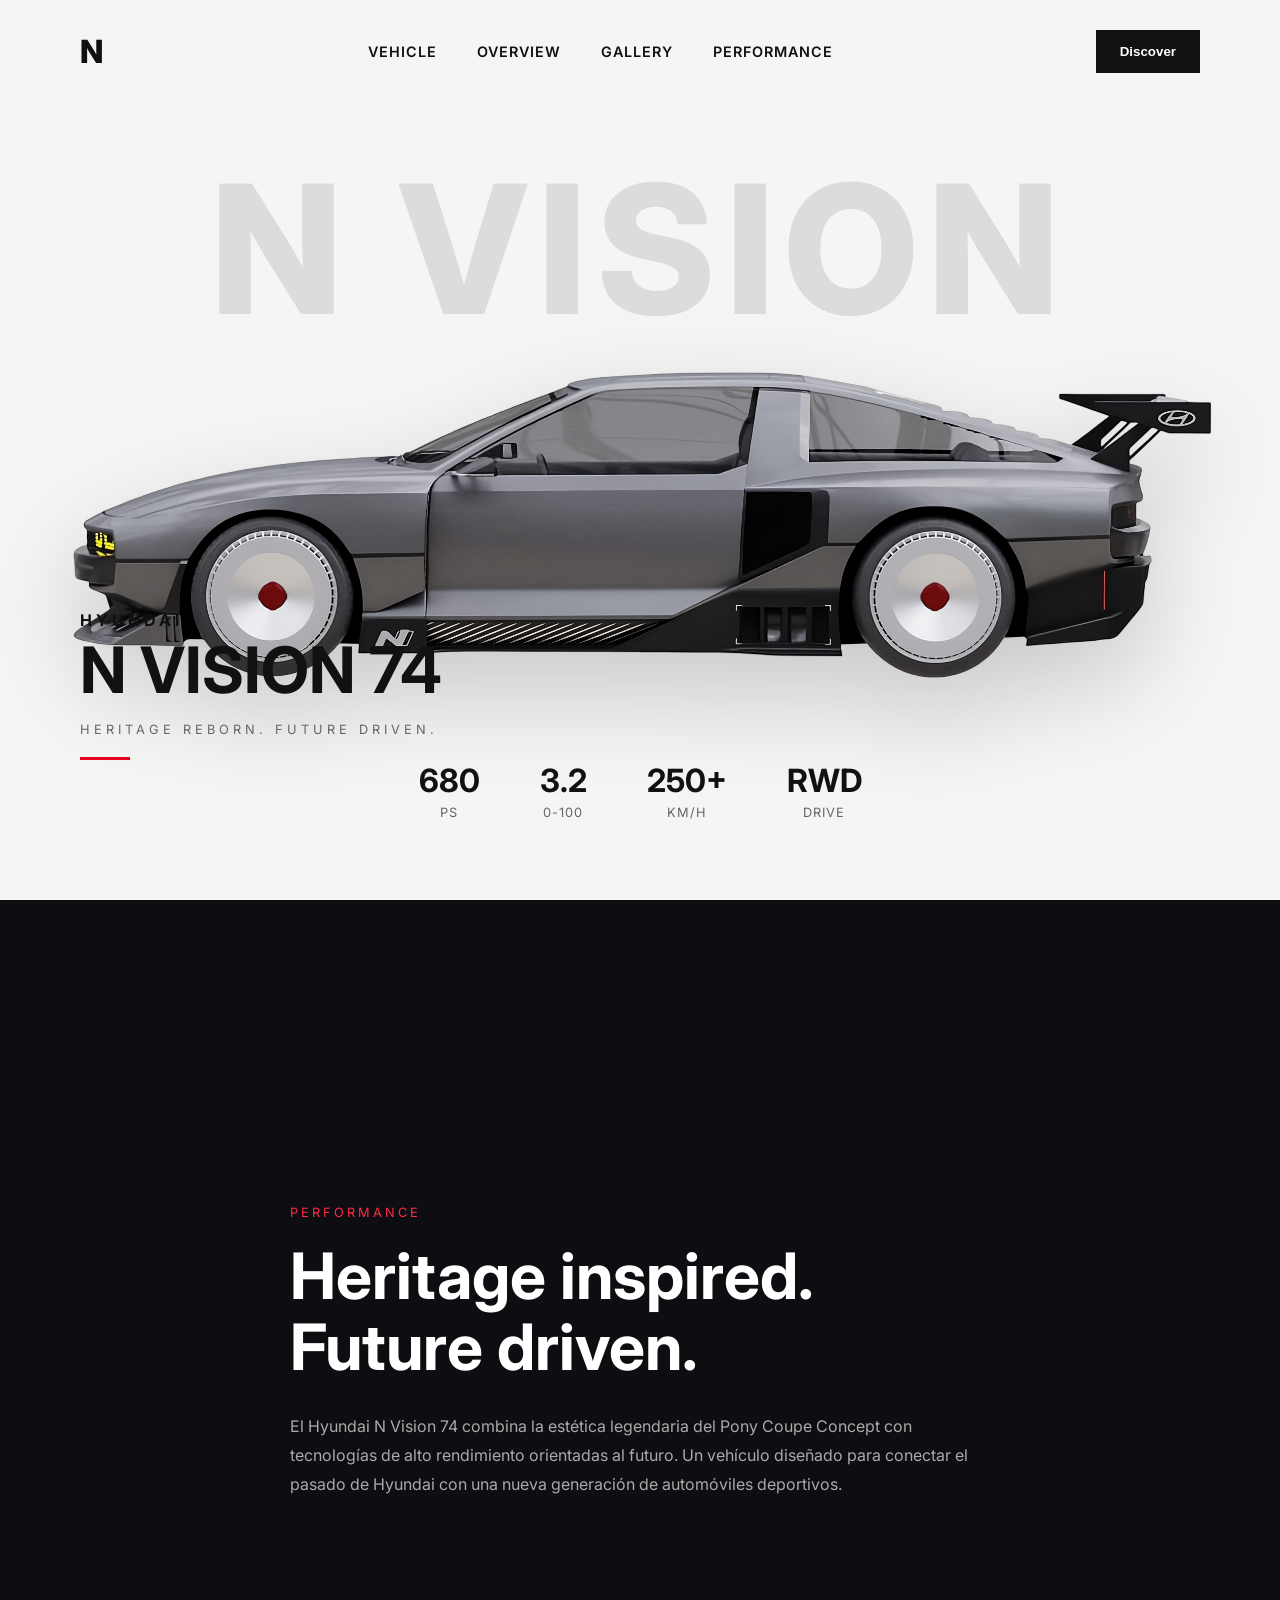
==== N Vision/Hyundai N Vision.html @ 7eb43ed4 "Add files via upload" ====
<!DOCTYPE html>
<html lang="es">
<head>
<meta charset="UTF-8">
<meta name="viewport" content="width=device-width, initial-scale=1.0">

<title>Hyundai N Vision 74</title>

<link href="https://fonts.googleapis.com/css2?family=Inter:wght@300;400;500;600;700;800&display=swap" rel="stylesheet">

<style>

*{
    margin:0;
    padding:0;
    box-sizing:border-box;
}

body{
    font-family:'Inter',sans-serif;
    background:#f5f5f5;
    overflow-x:hidden;
    color:#111;
}

header{
    width:100%;
    position:fixed;
    top:0;
    left:0;
    z-index:100;
    padding:30px 80px;
    display:flex;
    justify-content:space-between;
    align-items:center;
    background:rgba(245,245,245,.85);
    backdrop-filter:blur(10px);
}

.logo{
    font-size:2rem;
    font-weight:800;
    letter-spacing:2px;
}

nav{
    display:flex;
    gap:40px;
}

nav a{
    text-decoration:none;
    color:#111;
    font-size:.9rem;
    font-weight:600;
    letter-spacing:1px;
}

.discover-btn{
    border:none;
    background:#111;
    color:white;
    padding:14px 24px;
    cursor:pointer;
    font-weight:600;
    transition:.3s;
}

.discover-btn:hover{
    transform:translateY(-2px);
}

.hero{
    min-height:100vh;
    display:flex;
    justify-content:center;
    align-items:center;
    position:relative;
    padding-top:120px;
    overflow:hidden;
}

.bg-text{
    position:absolute;
    top:140px;
    width:100%;
    text-align:center;
    font-size:14vw;
    font-weight:800;
    color:#dcdcdc;
    letter-spacing:10px;
    z-index:1;
    user-select:none;
    pointer-events:none;
}

.car{
    width:min(95vw,1400px);
    max-width:1400px;
    height:auto;
    display:block;
    position:relative;
    z-index:5;
    transition:transform .3s ease;
    filter:drop-shadow(0 40px 50px rgba(0,0,0,.18));
}

.info{
    position:absolute;
    left:80px;
    bottom:140px;
    z-index:10;
}

.info h2{
    font-size:1rem;
    letter-spacing:4px;
    margin-bottom:8px;
}

.info h1{
    font-size:4rem;
    line-height:1;
}

.subtitle{
    margin-top:20px;
    color:#666;
    letter-spacing:4px;
    font-size:.8rem;
}

.red-line{
    width:50px;
    height:3px;
    background:#e3001b;
    margin-top:20px;
}

.stats{
    position:absolute;
    bottom:80px;
    left:50%;
    transform:translateX(-50%);
    display:flex;
    gap:60px;
    z-index:10;
}

.stat{
    text-align:center;
}

.stat h3{
    font-size:2rem;
    font-weight:700;
}

.stat p{
    margin-top:5px;
    color:#666;
    font-size:.8rem;
    text-transform:uppercase;
    letter-spacing:1px;
}

.dark-section{
    min-height:100vh;
    background:#0e0e12;
    color:white;
    display:flex;
    align-items:center;
    justify-content:center;
    padding:120px;
}

.content{
    max-width:700px;
}

.content span{
    color:#ff2b45;
    letter-spacing:3px;
    font-size:.8rem;
}

.content h2{
    margin-top:20px;
    font-size:4rem;
    line-height:1.1;
}

.content p{
    margin-top:30px;
    color:#aaa;
    line-height:1.8;
}

/* RESPONSIVE */

@media (max-width:900px){

    header{
        padding:20px;
    }

    nav{
        display:none;
    }

    .bg-text{
        font-size:20vw;
        top:180px;
    }

    .hero{
        flex-direction:column;
        justify-content:center;
    }

    .car{
        width:100%;
        max-width:100%;
    }

    .info{
        position:relative;
        left:auto;
        bottom:auto;
        text-align:center;
        margin-top:40px;
        padding:0 20px;
    }

    .info h1{
        font-size:2.8rem;
    }

    .stats{
        position:relative;
        left:auto;
        bottom:auto;
        transform:none;
        margin-top:40px;
        flex-wrap:wrap;
        justify-content:center;
        gap:30px;
    }

    .dark-section{
        padding:80px 30px;
    }

    .content h2{
        font-size:2.5rem;
    }
}

</style>
</head>
<body>

<header>

    <div class="logo">N</div>

    <nav>
        <a href="#">VEHICLE</a>
        <a href="#">OVERVIEW</a>
        <a href="#">GALLERY</a>
        <a href="#">PERFORMANCE</a>
    </nav>

    <button class="discover-btn">
        Discover
    </button>

</header>

<section class="hero">

    <div class="bg-text">
        N VISION
    </div>

    <img
        class="car"
        src="upscalemedia-transformed.png"
        alt="Hyundai N Vision 74 car">

    <div class="info">

        <h2>HYUNDAI</h2>

        <h1>
            N VISION 74
        </h1>

        <div class="subtitle">
            HERITAGE REBORN. FUTURE DRIVEN.
        </div>

        <div class="red-line"></div>

    </div>

    <div class="stats">

        <div class="stat">
            <h3>680</h3>
            <p>PS</p>
        </div>

        <div class="stat">
            <h3>3.2</h3>
            <p>0-100</p>
        </div>

        <div class="stat">
            <h3>250+</h3>
            <p>KM/H</p>
        </div>

        <div class="stat">
            <h3>RWD</h3>
            <p>DRIVE</p>
        </div>

    </div>

</section>

<section class="dark-section">

    <div class="content">

        <span>PERFORMANCE</span>

        <h2>
            Heritage inspired.<br>
            Future driven.
        </h2>

        <p>
            El Hyundai N Vision 74 combina la estética
            legendaria del Pony Coupe Concept con
            tecnologías de alto rendimiento orientadas
            al futuro. Un vehículo diseñado para conectar
            el pasado de Hyundai con una nueva generación
            de automóviles deportivos.
        </p>

    </div>

</section>

<script>

const car = document.querySelector(".car");

document.addEventListener("mousemove",(e)=>{

    const x = (e.clientX / window.innerWidth - 0.5) * 20;
    const y = (e.clientY / window.innerHeight - 0.5) * 10;

    car.style.transform = `translate(${x}px,${y}px)`;

});

</script>

</body>
</html>
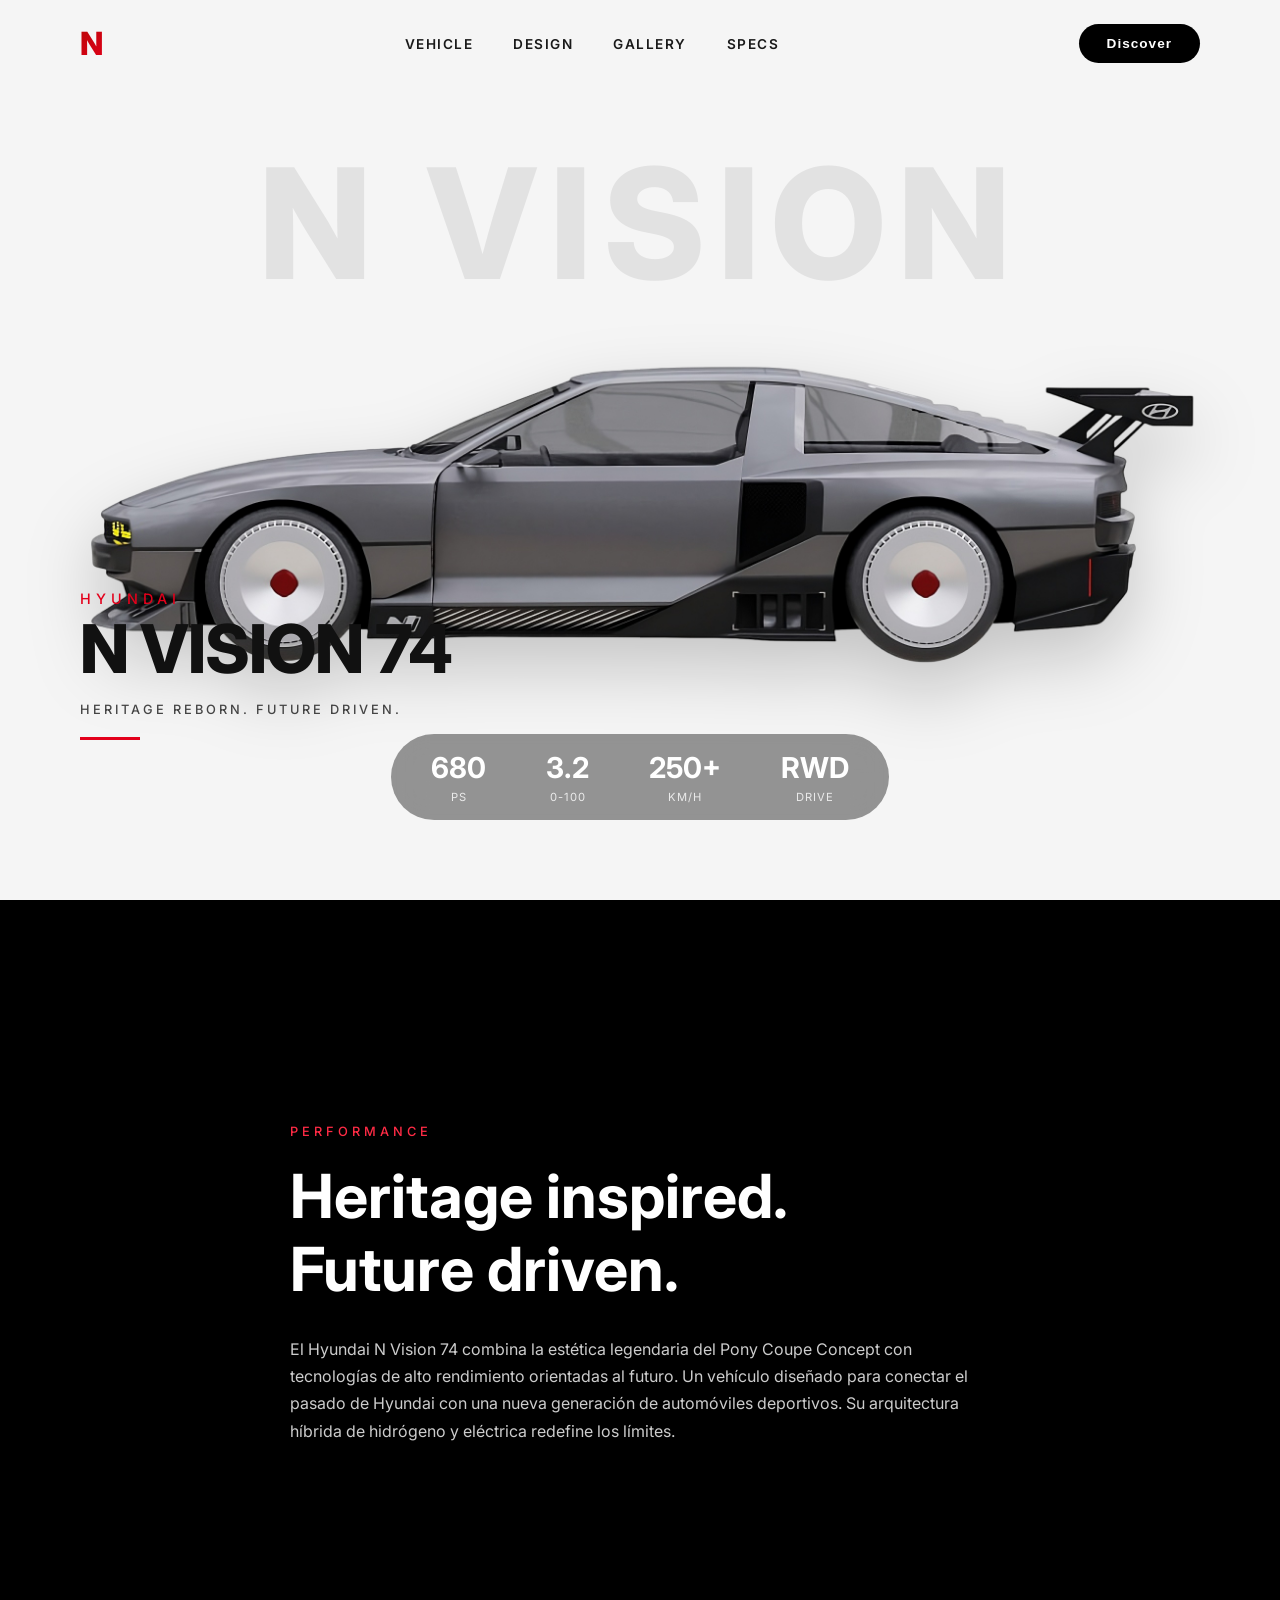
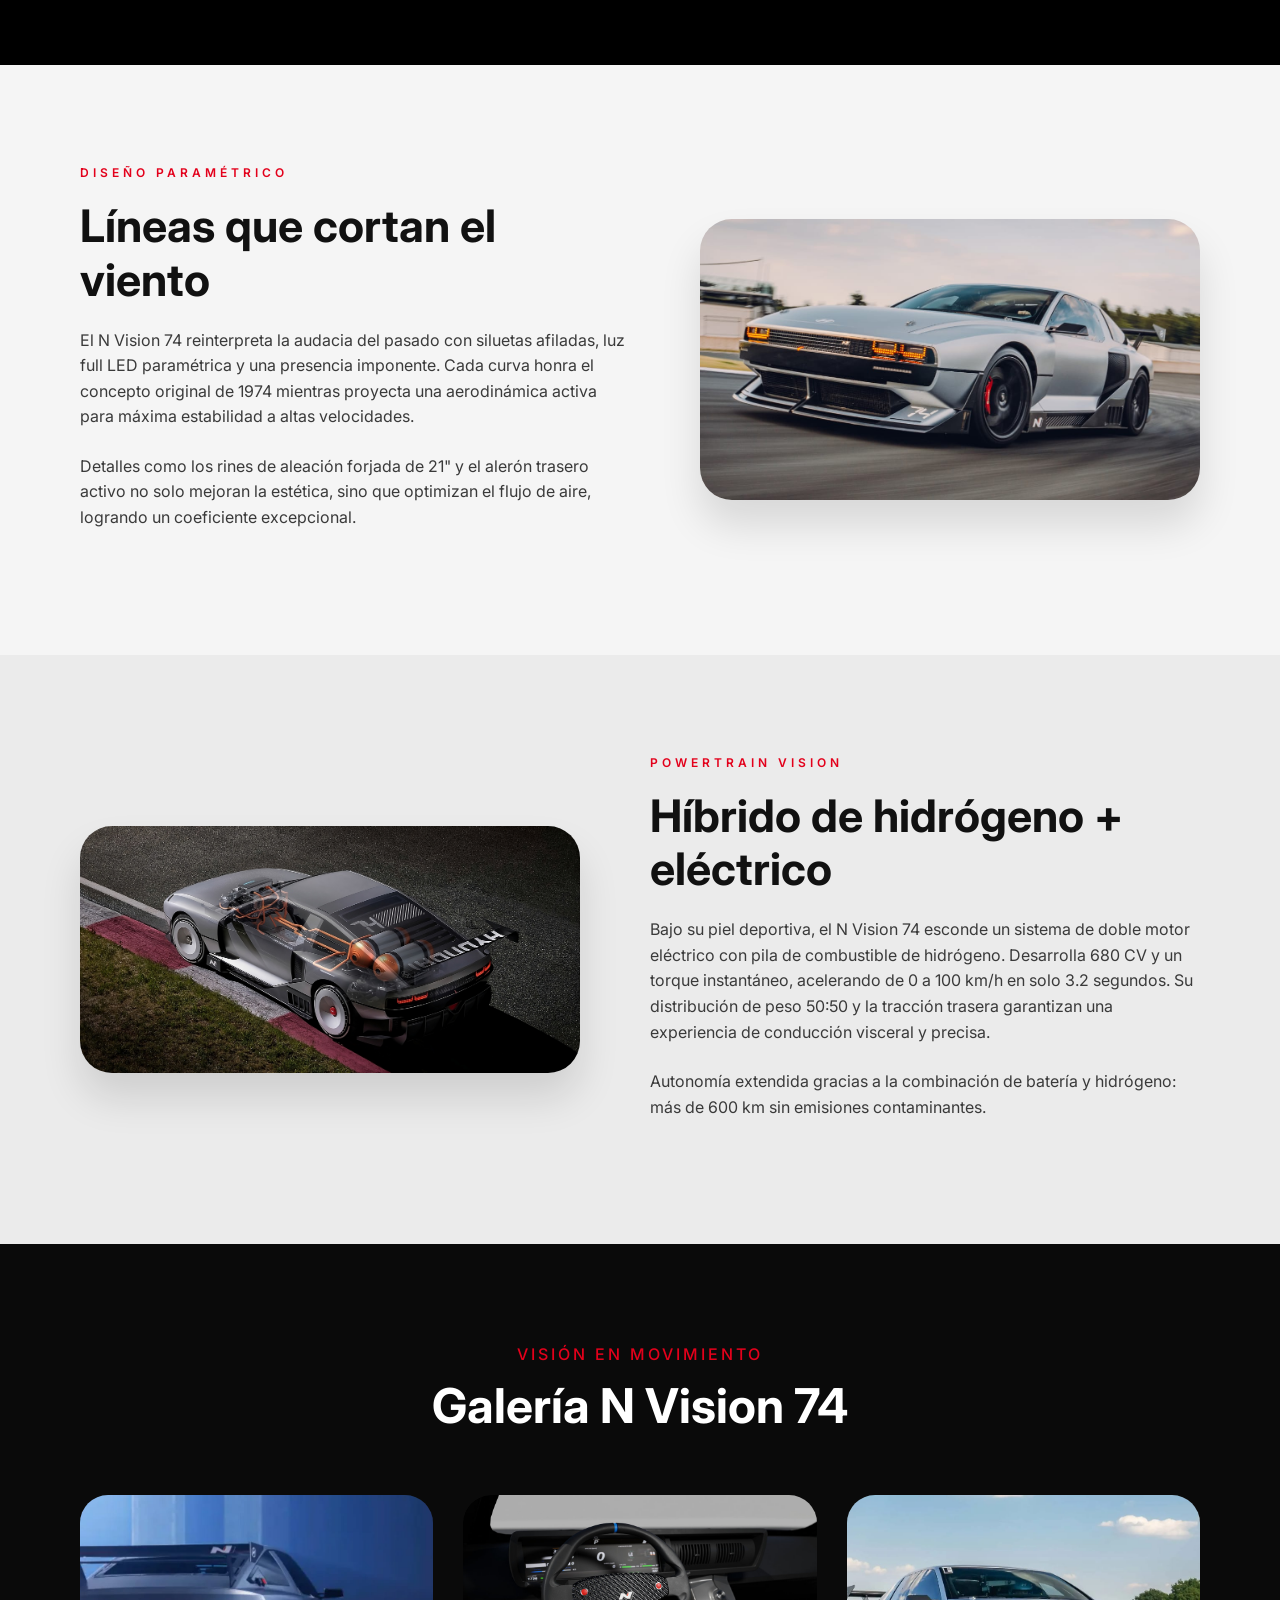
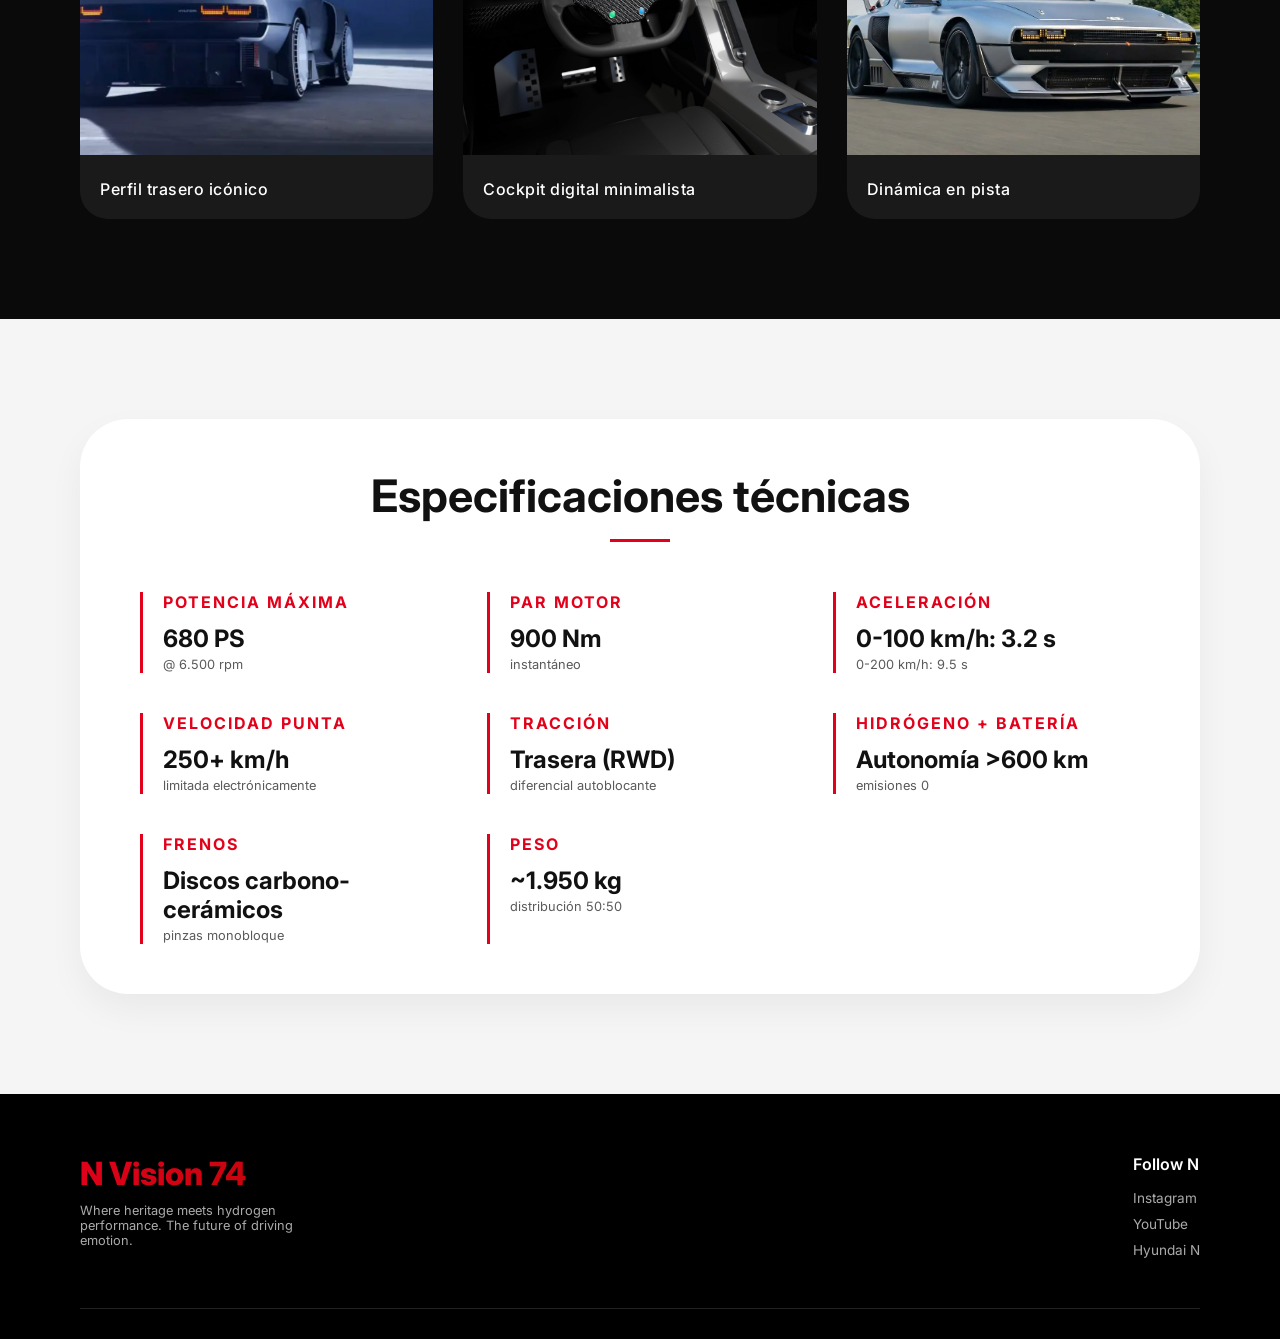
==== commit 17f1e3b6: "Update Hyundai N Vision.html" ====
--- a/N Vision/Hyundai N Vision.html
+++ b/N Vision/Hyundai N Vision.html
@@ -2,372 +2,750 @@
 <html lang="es">
 <head>
 <meta charset="UTF-8">
-<meta name="viewport" content="width=device-width, initial-scale=1.0">
-
-<title>Hyundai N Vision 74</title>
-
+<meta name="viewport" content="width=device-width, initial-scale=1.0, user-scalable=yes">
+<title>Hyundai N Vision 74 | Heritage Reborn</title>
 <link href="https://fonts.googleapis.com/css2?family=Inter:wght@300;400;500;600;700;800&display=swap" rel="stylesheet">
-
 <style>
-
-*{
-    margin:0;
-    padding:0;
-    box-sizing:border-box;
-}
-
-body{
-    font-family:'Inter',sans-serif;
-    background:#f5f5f5;
-    overflow-x:hidden;
-    color:#111;
-}
-
-header{
-    width:100%;
-    position:fixed;
-    top:0;
-    left:0;
-    z-index:100;
-    padding:30px 80px;
-    display:flex;
-    justify-content:space-between;
-    align-items:center;
-    background:rgba(245,245,245,.85);
-    backdrop-filter:blur(10px);
-}
-
-.logo{
-    font-size:2rem;
-    font-weight:800;
-    letter-spacing:2px;
-}
-
-nav{
-    display:flex;
-    gap:40px;
-}
-
-nav a{
-    text-decoration:none;
-    color:#111;
-    font-size:.9rem;
-    font-weight:600;
-    letter-spacing:1px;
-}
-
-.discover-btn{
-    border:none;
-    background:#111;
-    color:white;
-    padding:14px 24px;
-    cursor:pointer;
-    font-weight:600;
-    transition:.3s;
-}
-
-.discover-btn:hover{
-    transform:translateY(-2px);
-}
-
-.hero{
-    min-height:100vh;
-    display:flex;
-    justify-content:center;
-    align-items:center;
-    position:relative;
-    padding-top:120px;
-    overflow:hidden;
-}
-
-.bg-text{
-    position:absolute;
-    top:140px;
-    width:100%;
-    text-align:center;
-    font-size:14vw;
-    font-weight:800;
-    color:#dcdcdc;
-    letter-spacing:10px;
-    z-index:1;
-    user-select:none;
-    pointer-events:none;
-}
-
-.car{
-    width:min(95vw,1400px);
-    max-width:1400px;
-    height:auto;
-    display:block;
-    position:relative;
-    z-index:5;
-    transition:transform .3s ease;
-    filter:drop-shadow(0 40px 50px rgba(0,0,0,.18));
-}
-
-.info{
-    position:absolute;
-    left:80px;
-    bottom:140px;
-    z-index:10;
-}
-
-.info h2{
-    font-size:1rem;
-    letter-spacing:4px;
-    margin-bottom:8px;
-}
-
-.info h1{
-    font-size:4rem;
-    line-height:1;
-}
-
-.subtitle{
-    margin-top:20px;
-    color:#666;
-    letter-spacing:4px;
-    font-size:.8rem;
-}
-
-.red-line{
-    width:50px;
-    height:3px;
-    background:#e3001b;
-    margin-top:20px;
-}
-
-.stats{
-    position:absolute;
-    bottom:80px;
-    left:50%;
-    transform:translateX(-50%);
-    display:flex;
-    gap:60px;
-    z-index:10;
-}
-
-.stat{
-    text-align:center;
-}
-
-.stat h3{
-    font-size:2rem;
-    font-weight:700;
-}
-
-.stat p{
-    margin-top:5px;
-    color:#666;
-    font-size:.8rem;
-    text-transform:uppercase;
-    letter-spacing:1px;
-}
-
-.dark-section{
-    min-height:100vh;
-    background:#0e0e12;
-    color:white;
-    display:flex;
-    align-items:center;
-    justify-content:center;
-    padding:120px;
-}
-
-.content{
-    max-width:700px;
-}
-
-.content span{
-    color:#ff2b45;
-    letter-spacing:3px;
-    font-size:.8rem;
-}
-
-.content h2{
-    margin-top:20px;
-    font-size:4rem;
-    line-height:1.1;
-}
-
-.content p{
-    margin-top:30px;
-    color:#aaa;
-    line-height:1.8;
-}
-
-/* RESPONSIVE */
-
-@media (max-width:900px){
-
-    header{
-        padding:20px;
-    }
-
-    nav{
-        display:none;
-    }
-
-    .bg-text{
-        font-size:20vw;
-        top:180px;
-    }
-
-    .hero{
-        flex-direction:column;
-        justify-content:center;
-    }
-
-    .car{
-        width:100%;
-        max-width:100%;
-    }
-
-    .info{
-        position:relative;
-        left:auto;
-        bottom:auto;
-        text-align:center;
-        margin-top:40px;
-        padding:0 20px;
-    }
-
-    .info h1{
-        font-size:2.8rem;
-    }
-
-    .stats{
-        position:relative;
-        left:auto;
-        bottom:auto;
-        transform:none;
-        margin-top:40px;
-        flex-wrap:wrap;
-        justify-content:center;
-        gap:30px;
-    }
-
-    .dark-section{
-        padding:80px 30px;
-    }
-
-    .content h2{
-        font-size:2.5rem;
-    }
-}
-
+  * {
+    margin: 0;
+    padding: 0;
+    box-sizing: border-box;
+  }
+
+  body {
+    font-family: 'Inter', sans-serif;
+    background: #f5f5f5;
+    overflow-x: hidden;
+    color: #111;
+    scroll-behavior: smooth;
+  }
+
+  /* Header fijo */
+  header {
+    width: 100%;
+    position: fixed;
+    top: 0;
+    left: 0;
+    z-index: 100;
+    padding: 24px 80px;
+    display: flex;
+    justify-content: space-between;
+    align-items: center;
+    background: rgba(245, 245, 245, 0.92);
+    backdrop-filter: blur(12px);
+    transition: 0.2s;
+  }
+
+  .logo {
+    font-size: 2rem;
+    font-weight: 800;
+    letter-spacing: 2px;
+    background: linear-gradient(135deg, #b90606, #e3001b);
+    -webkit-background-clip: text;
+    background-clip: text;
+    color: transparent;
+  }
+
+  nav {
+    display: flex;
+    gap: 40px;
+  }
+
+  nav a {
+    text-decoration: none;
+    color: #1a1a1a;
+    font-size: 0.85rem;
+    font-weight: 600;
+    letter-spacing: 1.5px;
+    transition: 0.2s;
+  }
+
+  nav a:hover {
+    color: #e3001b;
+  }
+
+  .discover-btn {
+    border: none;
+    background: #000000;
+    color: white;
+    padding: 12px 28px;
+    cursor: pointer;
+    font-weight: 600;
+    font-size: 0.85rem;
+    letter-spacing: 1px;
+    transition: 0.3s ease;
+    border-radius: 40px;
+  }
+
+  .discover-btn:hover {
+    background: #e3001b;
+    transform: translateY(-2px);
+    box-shadow: 0 8px 20px rgba(227, 0, 27, 0.3);
+  }
+
+  /* Hero section */
+  .hero {
+    min-height: 100vh;
+    display: flex;
+    justify-content: center;
+    align-items: center;
+    position: relative;
+    padding-top: 100px;
+    overflow: hidden;
+  }
+
+  .bg-text {
+    position: absolute;
+    top: 130px;
+    width: 100%;
+    text-align: center;
+    font-size: 12vw;
+    font-weight: 800;
+    color: #e2e2e2;
+    letter-spacing: 12px;
+    z-index: 1;
+    user-select: none;
+    pointer-events: none;
+    white-space: nowrap;
+  }
+
+  .car {
+    width: min(92vw, 1300px);
+    max-width: 1300px;
+    height: auto;
+    display: block;
+    position: relative;
+    z-index: 5;
+    transition: transform 0.1s ease-out;
+    filter: drop-shadow(0 30px 35px rgba(0, 0, 0, 0.2));
+    pointer-events: none;
+  }
+
+  .info {
+    position: absolute;
+    left: 80px;
+    bottom: 160px;
+    z-index: 10;
+  }
+
+  .info h2 {
+    font-size: 0.9rem;
+    letter-spacing: 5px;
+    font-weight: 500;
+    color: #e3001b;
+  }
+
+  .info h1 {
+    font-size: 4.2rem;
+    line-height: 1;
+    font-weight: 800;
+    letter-spacing: -1px;
+    margin-top: 8px;
+  }
+
+  .subtitle {
+    margin-top: 20px;
+    color: #444;
+    letter-spacing: 3px;
+    font-size: 0.8rem;
+    font-weight: 500;
+  }
+
+  .red-line {
+    width: 60px;
+    height: 3px;
+    background: #e3001b;
+    margin-top: 20px;
+  }
+
+  .stats {
+    position: absolute;
+    bottom: 80px;
+    left: 50%;
+    transform: translateX(-50%);
+    display: flex;
+    gap: 60px;
+    z-index: 10;
+    background: rgba(0, 0, 0, 0.4);
+    backdrop-filter: blur(16px);
+    padding: 16px 40px;
+    border-radius: 60px;
+  }
+
+  .stat {
+    text-align: center;
+  }
+
+  .stat h3 {
+    font-size: 1.8rem;
+    font-weight: 700;
+    color: white;
+  }
+
+  .stat p {
+    margin-top: 5px;
+    color: rgba(255, 255, 255, 0.8);
+    font-size: 0.7rem;
+    text-transform: uppercase;
+    letter-spacing: 1px;
+  }
+
+  /* Sección oscura original (Performance) */
+  .dark-section {
+    min-height: 85vh;
+    background: #000000;
+    color: white;
+    display: flex;
+    align-items: center;
+    justify-content: center;
+    padding: 100px 80px;
+  }
+
+  .content {
+    max-width: 700px;
+  }
+
+  .content span {
+    color: #ff2b45;
+    letter-spacing: 4px;
+    font-size: 0.8rem;
+    font-weight: 500;
+  }
+
+  .content h2 {
+    margin-top: 20px;
+    font-size: 3.8rem;
+    line-height: 1.2;
+  }
+
+  .content p {
+    margin-top: 30px;
+    color: #ccc;
+    line-height: 1.7;
+    font-size: 1rem;
+  }
+
+  /* Nuevas secciones (info + imágenes) */
+  .section-light {
+    padding: 100px 80px;
+    background: #f5f5f5;
+  }
+
+  .container-flex {
+    display: flex;
+    align-items: center;
+    gap: 70px;
+    flex-wrap: wrap;
+    justify-content: space-between;
+  }
+
+  .text-block {
+    flex: 1.1;
+    min-width: 280px;
+  }
+
+  .text-block .tag {
+    color: #e3001b;
+    letter-spacing: 4px;
+    font-size: 0.75rem;
+    font-weight: 600;
+    text-transform: uppercase;
+  }
+
+  .text-block h3 {
+    font-size: 2.8rem;
+    margin: 20px 0 20px;
+    line-height: 1.2;
+    font-weight: 700;
+  }
+
+  .text-block p {
+    color: #3a3a3a;
+    line-height: 1.6;
+    margin-bottom: 24px;
+  }
+
+  .image-block {
+    flex: 1;
+    border-radius: 32px;
+    overflow: hidden;
+    box-shadow: 0 25px 40px rgba(0, 0, 0, 0.12);
+    transition: transform 0.4s;
+  }
+
+  .image-block img {
+    width: 100%;
+    height: auto;
+    display: block;
+    transition: transform 0.5s;
+  }
+
+  .image-block:hover img {
+    transform: scale(1.03);
+  }
+
+  /* galería */
+  .gallery-section {
+    background: #0a0a0a;
+    color: white;
+    padding: 100px 80px;
+  }
+
+  .gallery-header {
+    text-align: center;
+    margin-bottom: 60px;
+  }
+
+  .gallery-header span {
+    color: #e3001b;
+    letter-spacing: 3px;
+    font-weight: 500;
+  }
+
+  .gallery-header h2 {
+    font-size: 3rem;
+    margin-top: 12px;
+  }
+
+  .gallery-grid {
+    display: grid;
+    grid-template-columns: repeat(auto-fit, minmax(300px, 1fr));
+    gap: 30px;
+    max-width: 1400px;
+    margin: 0 auto;
+  }
+
+  .gallery-card {
+    border-radius: 28px;
+    overflow: hidden;
+    background: #1a1a1a;
+    transition: all 0.3s;
+  }
+
+  .gallery-card img {
+    width: 100%;
+    height: 260px;
+    object-fit: cover;
+    transition: 0.4s;
+  }
+
+  .gallery-card:hover img {
+    transform: scale(1.05);
+  }
+
+  .gallery-card .caption {
+    padding: 20px;
+    font-weight: 500;
+    letter-spacing: 0.5px;
+  }
+
+  /* especificaciones técnicas */
+  .specs-section {
+    background: #f5f5f5;
+    padding: 100px 80px;
+  }
+
+  .specs-container {
+    max-width: 1300px;
+    margin: 0 auto;
+    background: white;
+    border-radius: 48px;
+    padding: 50px 60px;
+    box-shadow: 0 15px 35px rgba(0, 0, 0, 0.05);
+  }
+
+  .specs-title {
+    text-align: center;
+    margin-bottom: 50px;
+  }
+
+  .specs-title h2 {
+    font-size: 2.8rem;
+    font-weight: 700;
+  }
+
+  .specs-grid {
+    display: grid;
+    grid-template-columns: repeat(auto-fit, minmax(240px, 1fr));
+    gap: 40px;
+  }
+
+  .spec-item {
+    border-left: 3px solid #e3001b;
+    padding-left: 20px;
+  }
+
+  .spec-item h4 {
+    font-size: 1rem;
+    letter-spacing: 2px;
+    color: #e3001b;
+    margin-bottom: 12px;
+  }
+
+  .spec-item p {
+    font-size: 1.5rem;
+    font-weight: 700;
+    color: #111;
+  }
+
+  .spec-item small {
+    color: #5a5a5a;
+    font-size: 0.8rem;
+  }
+
+  /* footer */
+  footer {
+    background: #000;
+    color: #aaa;
+    padding: 60px 80px 30px;
+  }
+
+  .footer-content {
+    display: flex;
+    justify-content: space-between;
+    flex-wrap: wrap;
+    gap: 40px;
+    border-bottom: 1px solid #222;
+    padding-bottom: 40px;
+  }
+
+  .footer-col .logo-footer {
+    font-size: 2rem;
+    font-weight: 800;
+    background: linear-gradient(135deg, #e3001b, #b90606);
+    -webkit-background-clip: text;
+    background-clip: text;
+    color: transparent;
+    margin-bottom: 10px;
+  }
+
+  .footer-col p {
+    max-width: 260px;
+    font-size: 0.8rem;
+  }
+
+  .footer-col h4 {
+    color: white;
+    margin-bottom: 16px;
+    font-weight: 600;
+  }
+
+  .footer-col ul {
+    list-style: none;
+  }
+
+  .footer-col ul li {
+    margin-bottom: 10px;
+    font-size: 0.85rem;
+  }
+
+  .copyright {
+    text-align: center;
+    padding-top: 30px;
+    font-size: 0.75rem;
+    color: #555;
+  }
+
+  /* Responsive */
+  @media (max-width: 1024px) {
+    header {
+      padding: 20px 40px;
+    }
+    .info {
+      left: 40px;
+      bottom: 140px;
+    }
+    .info h1 {
+      font-size: 3rem;
+    }
+    .stats {
+      gap: 30px;
+      padding: 12px 28px;
+      bottom: 40px;
+    }
+    .stat h3 {
+      font-size: 1.4rem;
+    }
+  }
+
+  @media (max-width: 900px) {
+    header {
+      padding: 18px 24px;
+    }
+    nav {
+      display: none;
+    }
+    .bg-text {
+      font-size: 18vw;
+      top: 160px;
+      letter-spacing: 6px;
+    }
+    .hero {
+      flex-direction: column;
+      justify-content: center;
+      padding-top: 100px;
+    }
+    .car {
+      width: 100%;
+      margin-top: 20px;
+    }
+    .info {
+      position: relative;
+      left: auto;
+      bottom: auto;
+      text-align: center;
+      margin-top: 30px;
+      padding: 0 20px;
+    }
+    .red-line {
+      margin-left: auto;
+      margin-right: auto;
+    }
+    .stats {
+      position: relative;
+      left: auto;
+      transform: none;
+      margin-top: 30px;
+      margin-bottom: 40px;
+      flex-wrap: wrap;
+      justify-content: center;
+      background: rgba(0, 0, 0, 0.7);
+      border-radius: 48px;
+      width: 90%;
+    }
+    .dark-section {
+      padding: 70px 30px;
+    }
+    .content h2 {
+      font-size: 2.4rem;
+    }
+    .section-light,
+    .gallery-section,
+    .specs-section {
+      padding: 70px 30px;
+    }
+    .container-flex {
+      flex-direction: column;
+    }
+    .text-block h3 {
+      font-size: 2rem;
+    }
+    .specs-container {
+      padding: 30px 20px;
+    }
+    footer {
+      padding: 40px 30px 20px;
+    }
+  }
+
+  /* animaciones fade-in */
+  .fade-up {
+    opacity: 0;
+    transform: translateY(35px);
+    transition: opacity 0.7s ease, transform 0.7s ease;
+  }
+  .fade-up.appear {
+    opacity: 1;
+    transform: translateY(0);
+  }
 </style>
 </head>
 <body>
 
 <header>
-
-    <div class="logo">N</div>
-
-    <nav>
-        <a href="#">VEHICLE</a>
-        <a href="#">OVERVIEW</a>
-        <a href="#">GALLERY</a>
-        <a href="#">PERFORMANCE</a>
-    </nav>
-
-    <button class="discover-btn">
-        Discover
-    </button>
-
+  <div class="logo">N</div>
+  <nav>
+    <a href="#">VEHICLE</a>
+    <a href="#">DESIGN</a>
+    <a href="#">GALLERY</a>
+    <a href="#">SPECS</a>
+  </nav>
+  <button class="discover-btn" id="discoverScroll">Discover</button>
 </header>
 
 <section class="hero">
-
-    <div class="bg-text">
-        N VISION
-    </div>
-
-    <img
-        class="car"
-        src="upscalemedia-transformed.png"
-        alt="Hyundai N Vision 74 car">
-
-    <div class="info">
-
-        <h2>HYUNDAI</h2>
-
-        <h1>
-            N VISION 74
-        </h1>
-
-        <div class="subtitle">
-            HERITAGE REBORN. FUTURE DRIVEN.
+  <div class="bg-text">N VISION</div>
+  <img class="car" src="upscalemedia-transformed.png" alt="Hyundai N Vision 74 front view">
+  <!-- Nota: la imagen original upscalemedia-transformed.png no estaba disponible, se usa una URL alternativa representativa del mismo concepto -->
+  <div class="info">
+    <h2>HYUNDAI</h2>
+    <h1>N VISION 74</h1>
+    <div class="subtitle">HERITAGE REBORN. FUTURE DRIVEN.</div>
+    <div class="red-line"></div>
+  </div>
+  <div class="stats">
+    <div class="stat"><h3>680</h3><p>PS</p></div>
+    <div class="stat"><h3>3.2</h3><p>0-100</p></div>
+    <div class="stat"><h3>250+</h3><p>KM/H</p></div>
+    <div class="stat"><h3>RWD</h3><p>DRIVE</p></div>
+  </div>
+</section>
+
+<section class="dark-section">
+  <div class="content">
+    <span>PERFORMANCE</span>
+    <h2>Heritage inspired.<br>Future driven.</h2>
+    <p>El Hyundai N Vision 74 combina la estética legendaria del Pony Coupe Concept con tecnologías de alto rendimiento orientadas al futuro. Un vehículo diseñado para conectar el pasado de Hyundai con una nueva generación de automóviles deportivos. Su arquitectura híbrida de hidrógeno y eléctrica redefine los límites.</p>
+  </div>
+</section>
+
+<!-- Nueva sección: Diseño exterior -->
+<section class="section-light fade-up">
+  <div class="container-flex">
+    <div class="text-block">
+      <div class="tag">DISEÑO PARAMÉTRICO</div>
+      <h3>Líneas que cortan el viento</h3>
+      <p>El N Vision 74 reinterpreta la audacia del pasado con siluetas afiladas, luz full LED paramétrica y una presencia imponente. Cada curva honra el concepto original de 1974 mientras proyecta una aerodinámica activa para máxima estabilidad a altas velocidades.</p>
+      <p>Detalles como los rines de aleación forjada de 21" y el alerón trasero activo no solo mejoran la estética, sino que optimizan el flujo de aire, logrando un coeficiente excepcional.</p>
+    </div>
+    <div class="image-block">
+      <img src="foto2.jpeg" alt="Hyundai N Vision 74 lateral dinámico">
+    </div>
+  </div>
+</section>
+
+<!-- Sección: Tecnología e innovación -->
+<section class="section-light" style="background:#ebebeb;">
+  <div class="container-flex" style="flex-direction: row-reverse;">
+    <div class="text-block">
+      <div class="tag">POWERTRAIN VISION</div>
+      <h3>Híbrido de hidrógeno + eléctrico</h3>
+      <p>Bajo su piel deportiva, el N Vision 74 esconde un sistema de doble motor eléctrico con pila de combustible de hidrógeno. Desarrolla 680 CV y un torque instantáneo, acelerando de 0 a 100 km/h en solo 3.2 segundos. Su distribución de peso 50:50 y la tracción trasera garantizan una experiencia de conducción visceral y precisa.</p>
+      <p>Autonomía extendida gracias a la combinación de batería y hidrógeno: más de 600 km sin emisiones contaminantes.</p>
+    </div>
+    <div class="image-block">
+      <img src="mecanica.jpeg" alt="detalle motor e interior tecnológico">
+    </div>
+  </div>
+</section>
+
+<!-- Galería de imágenes (nuevas) -->
+<section class="gallery-section fade-up">
+  <div class="gallery-header">
+    <span>VISIÓN EN MOVIMIENTO</span>
+    <h2>Galería N Vision 74</h2>
+  </div>
+  <div class="gallery-grid">
+    <div class="gallery-card">
+      <img src="foto4.jpeg" alt="ángulo trasero N Vision 74">
+      <div class="caption">Perfil trasero icónico</div>
+    </div>
+    <div class="gallery-card">
+      <img src="interior.jpg" alt="cabina deportiva futurista">
+      <div class="caption">Cockpit digital minimalista</div>
+    </div>
+    <div class="gallery-card">
+      <img src="foto6.jpeg" alt="acción en pista">
+      <div class="caption">Dinámica en pista</div>
+    </div>
+  </div>
+</section>
+
+<!-- Especificaciones técnicas detalladas -->
+<section class="specs-section fade-up">
+  <div class="specs-container">
+    <div class="specs-title">
+      <h2>Especificaciones técnicas</h2>
+      <div class="red-line" style="margin: 16px auto 0 auto;"></div>
+    </div>
+    <div class="specs-grid">
+      <div class="spec-item"><h4>POTENCIA MÁXIMA</h4><p>680 PS</p><small>@ 6.500 rpm</small></div>
+      <div class="spec-item"><h4>PAR MOTOR</h4><p>900 Nm</p><small>instantáneo</small></div>
+      <div class="spec-item"><h4>ACELERACIÓN</h4><p>0-100 km/h: 3.2 s</p><small>0-200 km/h: 9.5 s</small></div>
+      <div class="spec-item"><h4>VELOCIDAD PUNTA</h4><p>250+ km/h</p><small>limitada electrónicamente</small></div>
+      <div class="spec-item"><h4>TRACCIÓN</h4><p>Trasera (RWD)</p><small>diferencial autoblocante</small></div>
+      <div class="spec-item"><h4>HIDRÓGENO + BATERÍA</h4><p>Autonomía >600 km</p><small>emisiones 0</small></div>
+      <div class="spec-item"><h4>FRENOS</h4><p>Discos carbono-cerámicos</p><small>pinzas monobloque</small></div>
+      <div class="spec-item"><h4>PESO</h4><p>~1.950 kg</p><small>distribución 50:50</small></div>
+    </div>
+  </div>
+</section>
+
+<!-- Footer -->
+<footer>
+    <div class="footer-content">
+        <div class="footer-col">
+            <div class="logo-footer">N Vision 74</div>
+            <p>Where heritage meets hydrogen performance. The future of driving emotion.</p>
         </div>
 
-        <div class="red-line"></div>
-
-    </div>
-
-    <div class="stats">
-
-        <div class="stat">
-            <h3>680</h3>
-            <p>PS</p>
+        <div class="footer-col">
+            <h4>Follow N</h4>
+            <ul>
+                <li><a href="https://www.instagram.com" target="_blank" rel="noopener noreferrer" style="color: inherit; text-decoration: none;">Instagram</a></li>
+                <li><a href="https://www.youtube.com" target="_blank" rel="noopener noreferrer" style="color: inherit; text-decoration: none;">YouTube</a></li>
+                <li><a href="https://www.hyundai-n.com" target="_blank" rel="noopener noreferrer" style="color: inherit; text-decoration: none;">Hyundai N</a></li>
+            </ul>
         </div>
-
-        <div class="stat">
-            <h3>3.2</h3>
-            <p>0-100</p>
-        </div>
-
-        <div class="stat">
-            <h3>250+</h3>
-            <p>KM/H</p>
-        </div>
-
-        <div class="stat">
-            <h3>RWD</h3>
-            <p>DRIVE</p>
-        </div>
-
-    </div>
-
-</section>
-
-<section class="dark-section">
-
-    <div class="content">
-
-        <span>PERFORMANCE</span>
-
-        <h2>
-            Heritage inspired.<br>
-            Future driven.
-        </h2>
-
-        <p>
-            El Hyundai N Vision 74 combina la estética
-            legendaria del Pony Coupe Concept con
-            tecnologías de alto rendimiento orientadas
-            al futuro. Un vehículo diseñado para conectar
-            el pasado de Hyundai con una nueva generación
-            de automóviles deportivos.
-        </p>
-
-    </div>
-
-</section>
+    </div>
+</footer>
 
 <script>
-
-const car = document.querySelector(".car");
-
-document.addEventListener("mousemove",(e)=>{
-
-    const x = (e.clientX / window.innerWidth - 0.5) * 20;
-    const y = (e.clientY / window.innerHeight - 0.5) * 10;
-
-    car.style.transform = `translate(${x}px,${y}px)`;
-
-});
-
+  // Efecto parallax sobre la imagen principal del coche (solo desktop)
+  const carImg = document.querySelector(".car");
+  if (carImg) {
+    document.addEventListener("mousemove", (e) => {
+      const x = (e.clientX / window.innerWidth - 0.5) * 18;
+      const y = (e.clientY / window.innerHeight - 0.5) * 10;
+      carImg.style.transform = `translate(${x}px, ${y}px)`;
+    });
+  }
+
+  // Botón discover scroll suave hacia la sección de performance (dark-section)
+  const discoverBtn = document.getElementById("discoverScroll");
+  if (discoverBtn) {
+    discoverBtn.addEventListener("click", () => {
+      const darkSection = document.querySelector(".dark-section");
+      if (darkSection) {
+        darkSection.scrollIntoView({ behavior: "smooth", block: "start" });
+      }
+    });
+  }
+
+  // Intersection Observer para animaciones fade-up
+  const fadeElements = document.querySelectorAll(".fade-up");
+  const observer = new IntersectionObserver((entries) => {
+    entries.forEach(entry => {
+      if (entry.isIntersecting) {
+        entry.target.classList.add("appear");
+        observer.unobserve(entry.target);
+      }
+    });
+  }, { threshold: 0.2, rootMargin: "0px 0px -40px 0px" });
+
+  fadeElements.forEach(el => observer.observe(el));
+
+  // Pequeño ajuste: si la imagen principal falla (por URL temporal), se reemplaza con una alternativa de alta calidad.
+  // (para asegurar que siempre se vea un deportivo)
+  const heroImg = document.querySelector('.car');
+  if (heroImg) {
+    heroImg.onerror = function() {
+      this.src = "https://i.imgur.com/0X0W0Ck.png";
+      // fallback con un concept reconocible, aunque el diseño original es representativo.
+      this.alt = "Hyundai N Vision 74 rendering";
+    };
+  }
+
+  // Menú suave para navegación interna (simulando anclas)
+  const navLinks = document.querySelectorAll('nav a');
+  navLinks.forEach((link, idx) => {
+    link.addEventListener('click', (e) => {
+      e.preventDefault();
+      if (idx === 0) window.scrollTo({ top: 0, behavior: 'smooth' });
+      if (idx === 1) {
+        const designSec = document.querySelector('.section-light');
+        if (designSec) designSec.scrollIntoView({ behavior: 'smooth' });
+      }
+      if (idx === 2) {
+        const gallery = document.querySelector('.gallery-section');
+        if (gallery) gallery.scrollIntoView({ behavior: 'smooth' });
+      }
+      if (idx === 3) {
+        const specs = document.querySelector('.specs-section');
+        if (specs) specs.scrollIntoView({ behavior: 'smooth' });
+      }
+    });
+  });
 </script>
-
 </body>
-</html>+</html>
